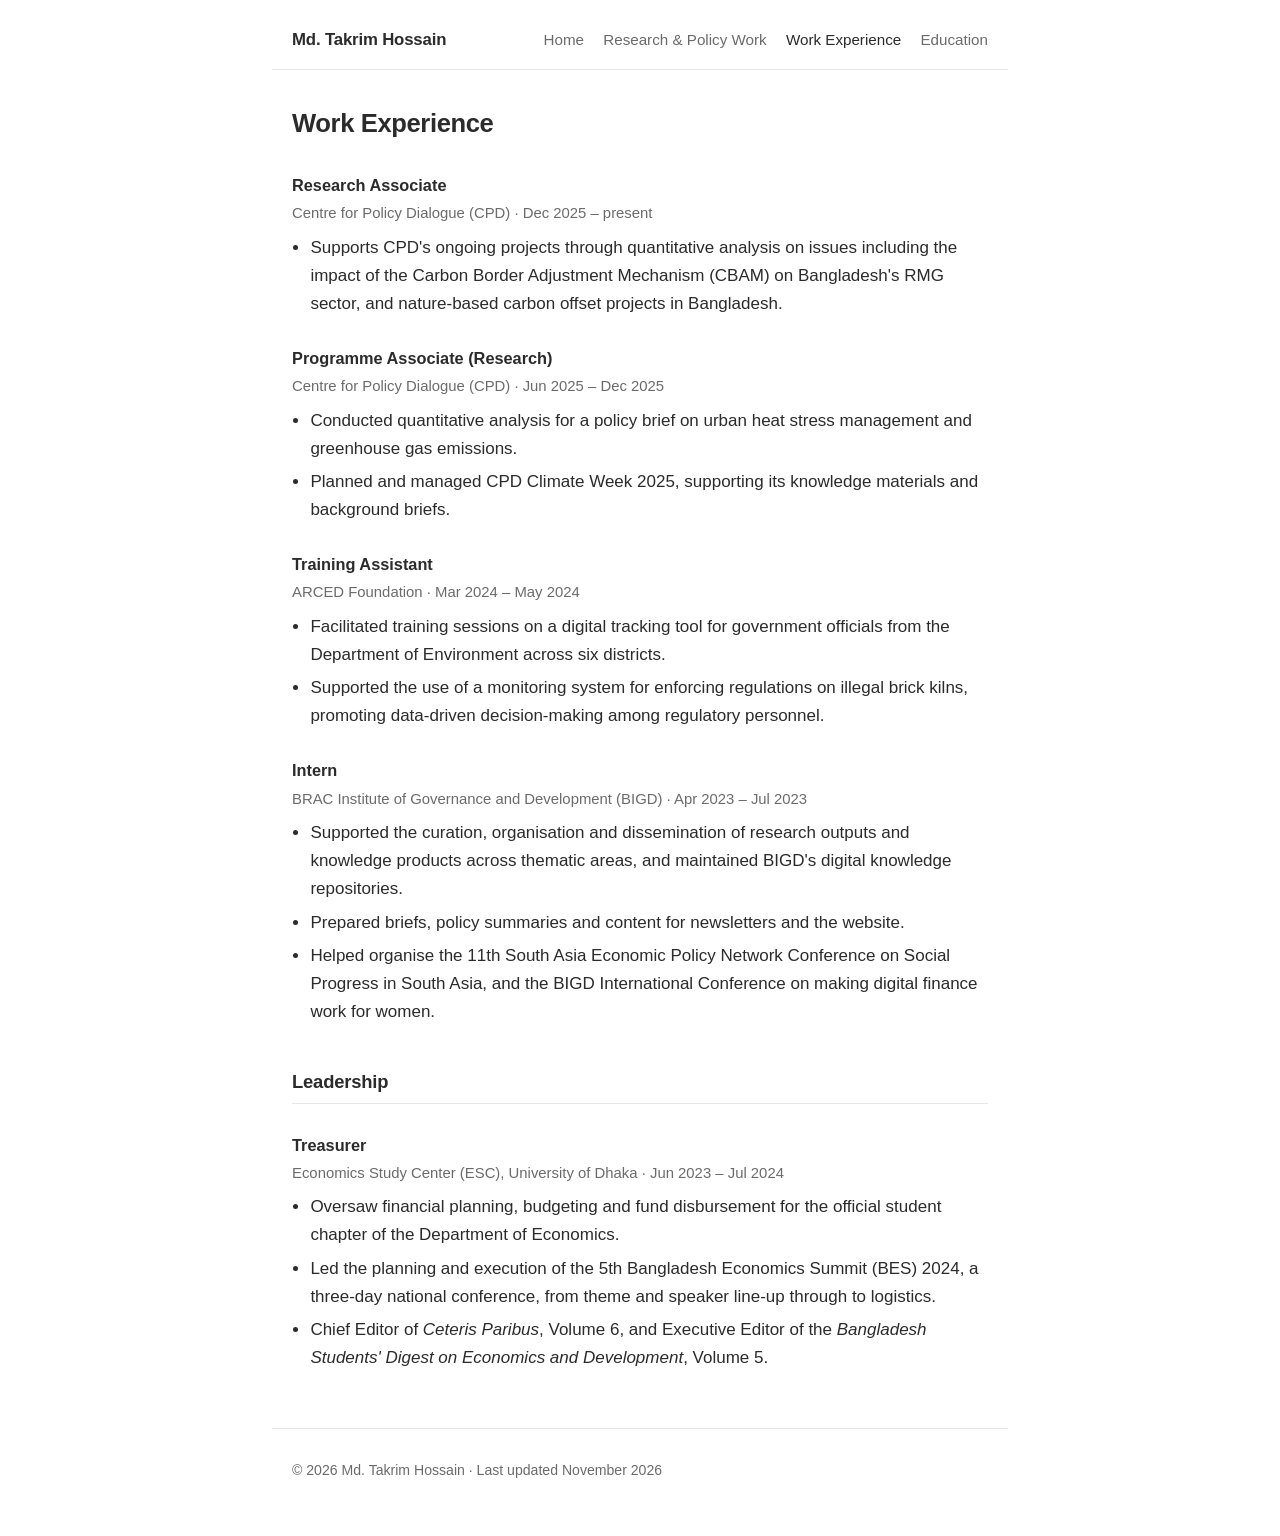
==== experience.html @ 34f1ecb6 "Add files via upload" ====
<!DOCTYPE html>
<html lang="en">
<head>
<meta charset="utf-8">
<meta name="viewport" content="width=device-width, initial-scale=1">
<title>Work Experience — Md. Takrim Hossain</title>
<meta name="description" content="Positions held by Md. Takrim Hossain at the Centre for Policy Dialogue, ARCED Foundation and BIGD.">
<link rel="stylesheet" href="style.css">
</head>
<body>

<header class="site-header">
  <a class="site-name" href="index.html">Md. Takrim Hossain</a>
  <nav>
    <a href="index.html">Home</a>
    <a href="research.html">Research &amp; Policy Work</a>
    <a href="experience.html" aria-current="page">Work Experience</a>
    <a href="education.html">Education</a>
  </nav>
</header>

<main>

  <h1 class="page-title">Work Experience</h1>

  <div class="entry">
    <h3>Research Associate</h3>
    <p class="meta">Centre for Policy Dialogue (CPD) &middot; Dec 2025 &ndash; present</p>
    <ul>
      <li>Supports CPD's ongoing projects through quantitative analysis on
      issues including the impact of the Carbon Border Adjustment Mechanism
      (CBAM) on Bangladesh's RMG sector, and nature-based carbon offset
      projects in Bangladesh.</li>
    </ul>
  </div>

  <div class="entry">
    <h3>Programme Associate (Research)</h3>
    <p class="meta">Centre for Policy Dialogue (CPD) &middot; Jun 2025 &ndash; Dec 2025</p>
    <ul>
      <li>Conducted quantitative analysis for a policy brief on urban heat
      stress management and greenhouse gas emissions.</li>
      <li>Planned and managed CPD Climate Week 2025, supporting its knowledge
      materials and background briefs.</li>
    </ul>
  </div>

  <div class="entry">
    <h3>Training Assistant</h3>
    <p class="meta">ARCED Foundation &middot; Mar 2024 &ndash; May 2024</p>
    <ul>
      <li>Facilitated training sessions on a digital tracking tool for
      government officials from the Department of Environment across six
      districts.</li>
      <li>Supported the use of a monitoring system for enforcing regulations on
      illegal brick kilns, promoting data-driven decision-making among
      regulatory personnel.</li>
    </ul>
  </div>

  <div class="entry">
    <h3>Intern</h3>
    <p class="meta">BRAC Institute of Governance and Development (BIGD) &middot; Apr 2023 &ndash; Jul 2023</p>
    <ul>
      <li>Supported the curation, organisation and dissemination of research
      outputs and knowledge products across thematic areas, and maintained
      BIGD's digital knowledge repositories.</li>
      <li>Prepared briefs, policy summaries and content for newsletters and the
      website.</li>
      <li>Helped organise the 11th South Asia Economic Policy Network
      Conference on Social Progress in South Asia, and the BIGD International
      Conference on making digital finance work for women.</li>
    </ul>
  </div>

  <h2>Leadership</h2>

  <div class="entry">
    <h3>Treasurer</h3>
    <p class="meta">Economics Study Center (ESC), University of Dhaka &middot; Jun 2023 &ndash; Jul 2024</p>
    <ul>
      <li>Oversaw financial planning, budgeting and fund disbursement for the
      official student chapter of the Department of Economics.</li>
      <li>Led the planning and execution of the 5th Bangladesh Economics Summit
      (BES) 2024, a three-day national conference, from theme and speaker
      line-up through to logistics.</li>
      <li>Chief Editor of <em>Ceteris Paribus</em>, Volume 6, and Executive
      Editor of the <em>Bangladesh Students' Digest on Economics and
      Development</em>, Volume 5.</li>
    </ul>
  </div>

</main>

<footer>
  <p>&copy; 2026 Md. Takrim Hossain &middot; Last updated November 2026</p>
</footer>

</body>
</html>
---- style.css ----
:root {
  --accent: #1f5673;
  --ink: #2b2b2b;
  --muted: #6b6b6b;
  --rule: #e6e6e6;
  --max: 46rem;
}

* { box-sizing: border-box; }

body {
  margin: 0;
  background: #fff;
  color: var(--ink);
  font-family: -apple-system, BlinkMacSystemFont, "Segoe UI", Roboto,
    "Helvetica Neue", Arial, sans-serif;
  font-size: 17px;
  line-height: 1.65;
}

a {
  color: var(--accent);
  text-decoration: none;
  border-bottom: 1px solid rgba(31, 86, 115, 0.28);
}

a:hover { border-bottom-color: var(--accent); }

.site-header {
  display: flex;
  flex-wrap: wrap;
  align-items: baseline;
  justify-content: space-between;
  gap: 0.5rem 1.5rem;
  max-width: var(--max);
  margin: 0 auto;
  padding: 1.6rem 1.25rem 1rem;
  border-bottom: 1px solid var(--rule);
}

.site-name {
  border: 0;
  color: var(--ink);
  font-size: 1.05rem;
  font-weight: 600;
  letter-spacing: -0.01em;
}

.site-header nav {
  display: flex;
  flex-wrap: wrap;
  gap: 0.3rem 1.2rem;
}

.site-header nav a {
  border: 0;
  color: var(--muted);
  font-size: 0.95rem;
}

.site-header nav a:hover { color: var(--ink); }
.site-header nav a[aria-current="page"] { color: var(--ink); }

main {
  max-width: var(--max);
  margin: 0 auto;
  padding: 2rem 1.25rem 0;
}

.intro {
  display: flex;
  align-items: flex-start;
  gap: 2rem;
  margin-bottom: 2rem;
}

.headshot {
  flex: none;
  width: 168px;
  height: 168px;
  object-fit: cover;
  border-radius: 10px;
}

h1 {
  margin: 0 0 0.2rem;
  font-size: 1.75rem;
  font-weight: 600;
  letter-spacing: -0.015em;
}

.role {
  margin: 0 0 0.9rem;
  color: var(--muted);
}

ul.links {
  display: flex;
  flex-wrap: wrap;
  gap: 0.3rem 1rem;
  margin: 0;
  padding: 0;
  list-style: none;
  font-size: 0.95rem;
}

.eyebrow {
  margin: 2.2rem 0 0.4rem;
  color: var(--muted);
  font-size: 0.78rem;
  font-weight: 600;
  letter-spacing: 0.08em;
  text-transform: uppercase;
}

.topics { margin-top: 0; }

h2 {
  margin: 2.6rem 0 0.9rem;
  padding-bottom: 0.35rem;
  border-bottom: 1px solid var(--rule);
  font-size: 1.15rem;
  font-weight: 600;
  letter-spacing: -0.01em;
}

.page-title {
  margin: 0 0 1.6rem;
  font-size: 1.6rem;
  font-weight: 600;
  letter-spacing: -0.015em;
}

.entry { margin: 1.7rem 0; }

.entry h3 {
  margin: 0;
  font-size: 1.02rem;
  font-weight: 600;
}

.entry .meta {
  margin: 0.15rem 0 0.5rem;
  color: var(--muted);
  font-size: 0.93rem;
}

.entry ul { margin: 0.4rem 0 0; padding-left: 1.15rem; }
.entry li { margin: 0.32rem 0; }

ul.plain { padding-left: 1.15rem; }
ul.plain li { margin: 0.5rem 0; }

footer {
  max-width: var(--max);
  margin: 3.5rem auto 0;
  padding: 1rem 1.25rem 2.5rem;
  border-top: 1px solid var(--rule);
  color: var(--muted);
  font-size: 0.88rem;
}

@media (max-width: 640px) {
  body { font-size: 16px; }
  .intro { flex-direction: column; gap: 1.25rem; }
  .headshot { width: 144px; height: 144px; }
}
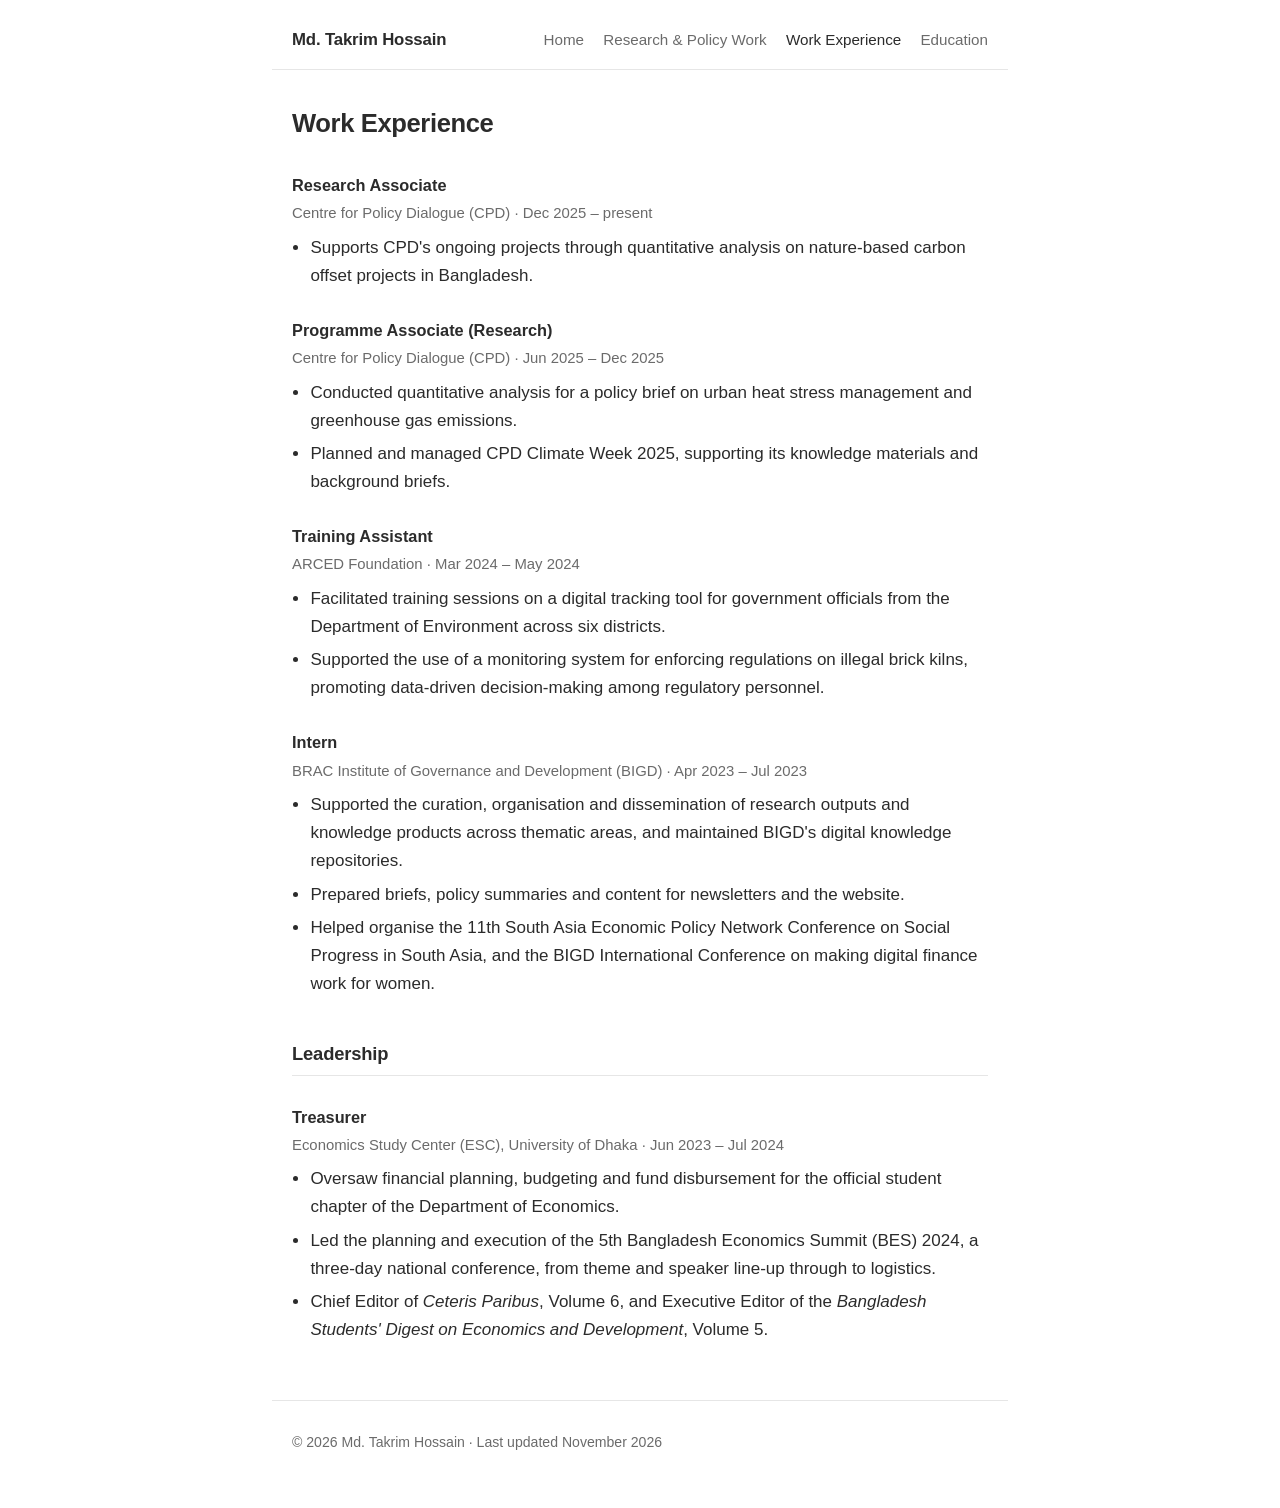
==== commit 4283f0ff: "Update experience.html" ====
--- a/experience.html
+++ b/experience.html
@@ -27,10 +27,8 @@
     <h3>Research Associate</h3>
     <p class="meta">Centre for Policy Dialogue (CPD) &middot; Dec 2025 &ndash; present</p>
     <ul>
-      <li>Supports CPD's ongoing projects through quantitative analysis on
-      issues including the impact of the Carbon Border Adjustment Mechanism
-      (CBAM) on Bangladesh's RMG sector, and nature-based carbon offset
-      projects in Bangladesh.</li>
+      <li>Supports CPD's ongoing projects through quantitative analysis on nature-based 
+        carbon offset projects in Bangladesh.</li>
     </ul>
   </div>
 
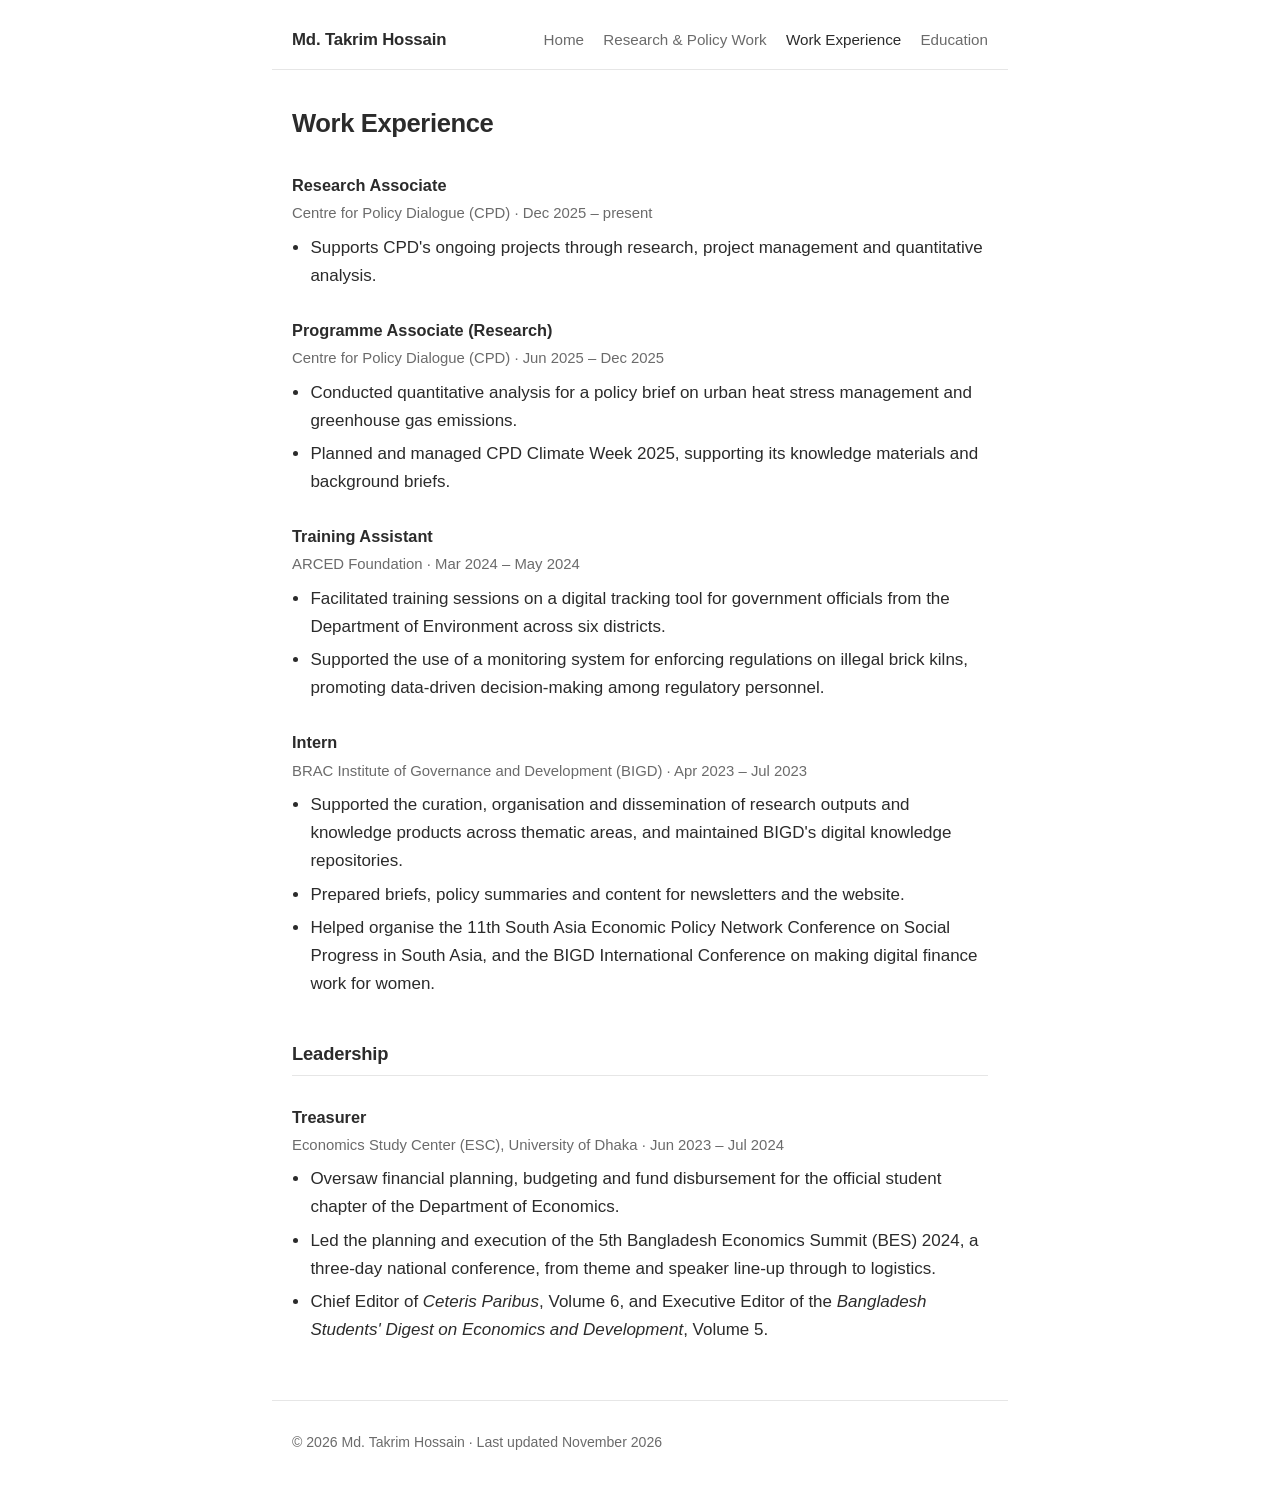
==== commit e6ce2a73: "Update experience.html" ====
--- a/experience.html
+++ b/experience.html
@@ -27,8 +27,7 @@
     <h3>Research Associate</h3>
     <p class="meta">Centre for Policy Dialogue (CPD) &middot; Dec 2025 &ndash; present</p>
     <ul>
-      <li>Supports CPD's ongoing projects through quantitative analysis on nature-based 
-        carbon offset projects in Bangladesh.</li>
+      <li>Supports CPD's ongoing projects through research, project management and quantitative analysis.</li>
     </ul>
   </div>
 
